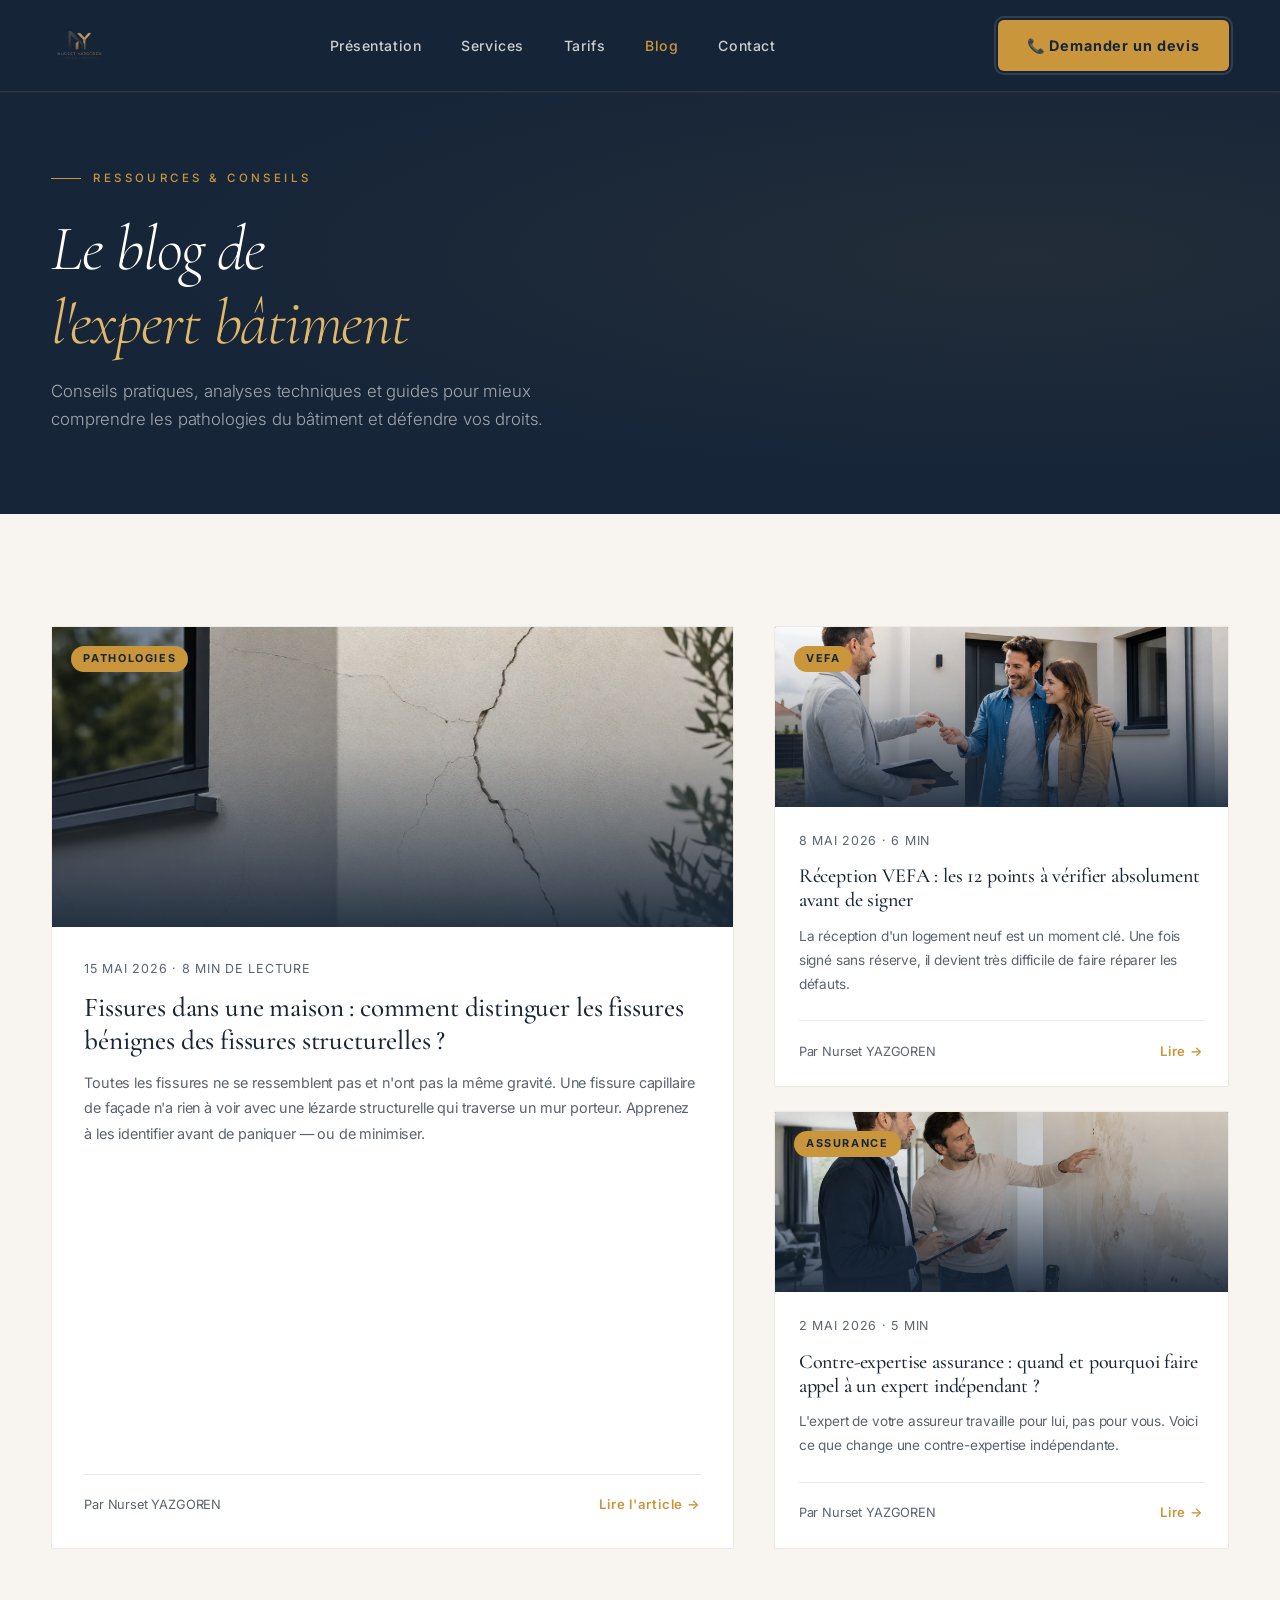
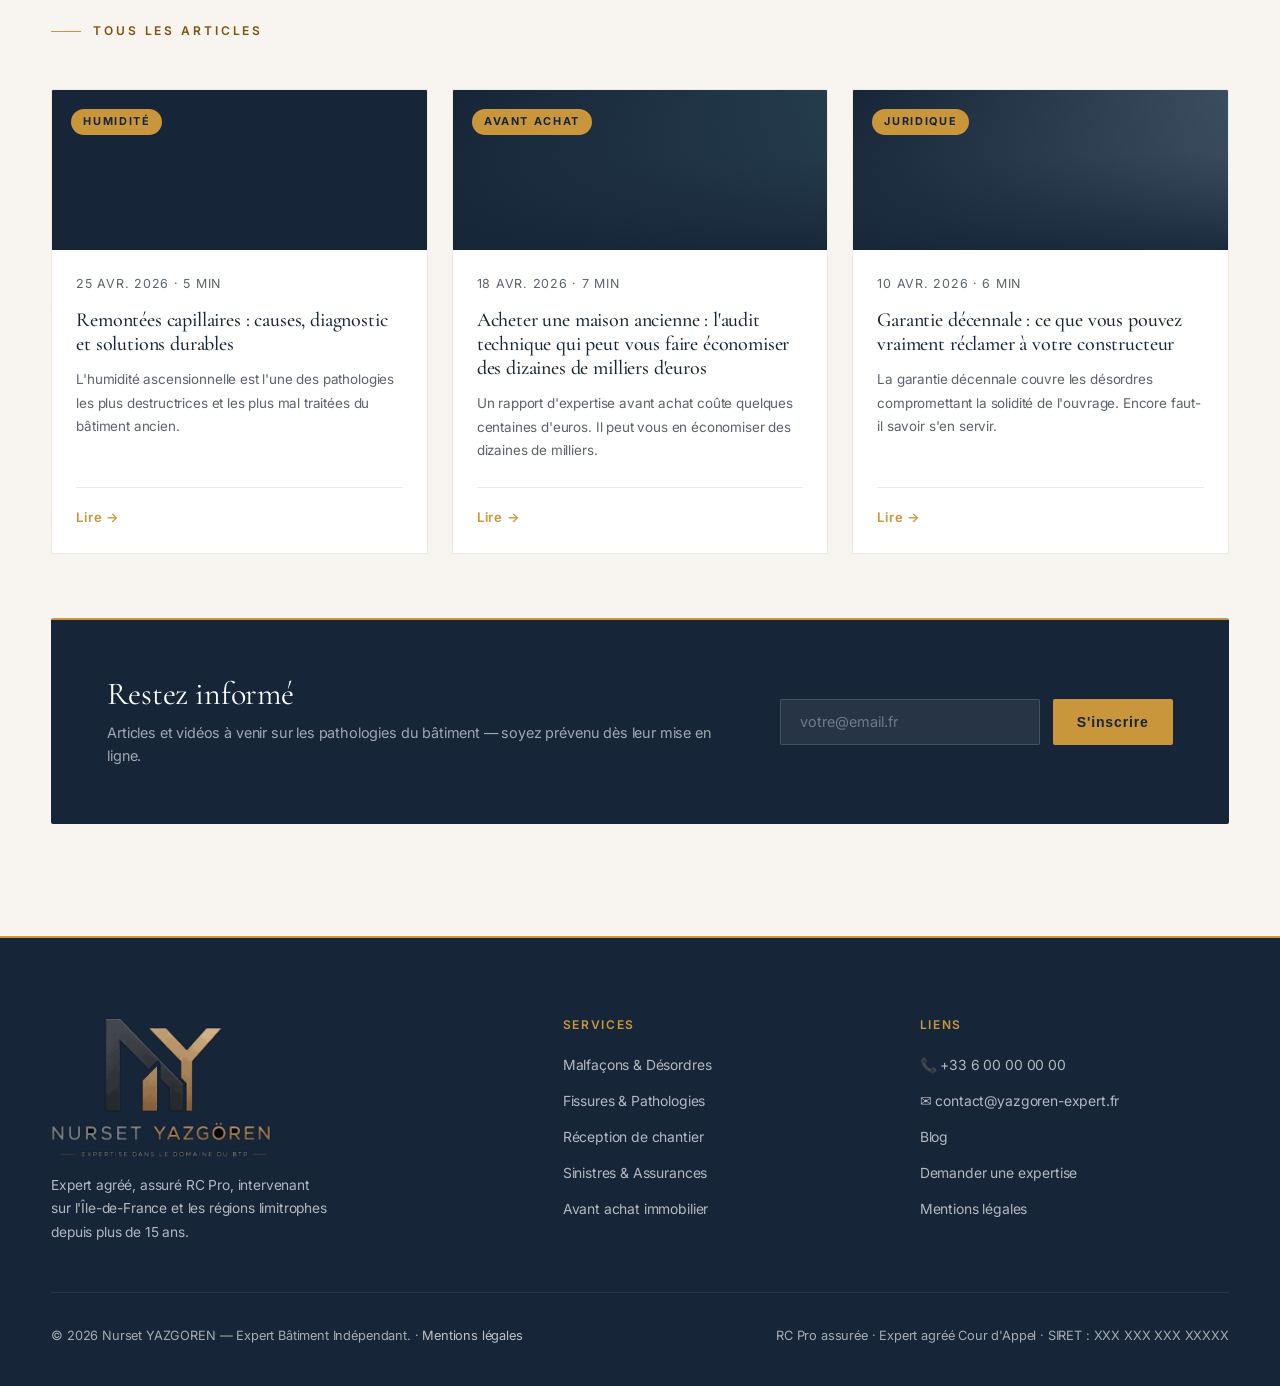
==== blog.html @ 6db31b6d "Add files via upload" ====
<!DOCTYPE html>
<html lang="fr">
<head>
  <meta charset="UTF-8"/>
    <link rel="icon" type="image/png" href="img/favicon.png">
<title>Blog Expertise Bâtiment — Conseils & Guides | Nurset YAZGOREN</title>
  <meta name="description" content="Conseils d'expert bâtiment, guides sur les fissures, malfaçons, VEFA et sinistres. Nurset YAZGOREN, expert indépendant dans l'Oise, le Val-d'Oise et la Somme.">
<meta name="author" content="Nurset YAZGOREN">
  <meta name="robots" content="index, follow">
  <meta name="geo.region" content="FR-60 FR-95 FR-80">
  <meta name="geo.placename" content="Oise, Val-d'Oise, Somme">
  <link rel="canonical" href="https://www.yazgoren-expert.fr/blog.html">
  <!-- Open Graph -->
  <meta property="og:type" content="website">
  <meta property="og:title" content="Blog — Conseils Expertise Bâtiment | Nurset YAZGOREN">
  <meta property="og:description" content="Conseils d'expert bâtiment, guides sur les fissures, malfaçons, VEFA et sinistres. Nurset YAZGOREN, expert indépendant dans l'Oise, le Val-d'Oise et la Somme.">
  <meta property="og:locale" content="fr_FR">
  <meta property="og:site_name" content="Nurset YAZGOREN — Expert Bâtiment">
  <meta property="og:url" content="https://www.yazgoren-expert.fr/blog.html">
  <!-- Twitter Card -->
  <meta name="twitter:card" content="summary">
  <meta name="twitter:title" content="Blog — Conseils Expertise Bâtiment | Nurset YAZGOREN">
  <meta name="twitter:description" content="Conseils d'expert bâtiment, guides sur les fissures, malfaçons, VEFA et sinistres. Nurset YAZGOREN, expert indépendant dans l'Oise, le Val-d'Oise et la Somme.">
  <script type="application/ld+json">
    {
      "@context": "https://schema.org",
      "@type": "Blog",
      "name": "Blog — Nurset YAZGOREN Expert Bâtiment",
      "url": "https://www.yazgoren-expert.fr/blog.html",
      "author": {"@type": "Person", "name": "Nurset YAZGOREN"},
      "description": "Conseils et guides pratiques sur l'expertise bâtiment dans l'Oise, le Val-d'Oise et la Somme."
    }
  </script>
  <meta name="viewport" content="width=device-width,initial-scale=1.0"/>
  <link rel="preconnect" href="https://fonts.googleapis.com">
  <link rel="preconnect" href="https://fonts.gstatic.com" crossorigin>
  <link rel="stylesheet" href="https://fonts.googleapis.com/css2?family=Cormorant+Garamond:ital,wght@0,300;0,400;0,500;0,600;0,700;1,300;1,400;1,500;1,600&family=Inter:wght@300;400;500;600&display=swap">
  <link rel="stylesheet" href="style.css">
    <link rel="stylesheet" href="css/blog.css">
</head>
<body>
  <a class="skip-link" href="#main-content">Passer au contenu principal</a>
  <header>
    <div class="container navbar">
      <a href="index.html" class="logo-link">
        <img src="img/log1.png" alt="Nurset YAZGÖREN — Expert Bâtiment BTP" class="logo-img-real">
      </a>
      <nav aria-label="Navigation principale"><ul class="nav-links" id="navLinks">
        <li><a href="index.html#about">Présentation</a></li>
        <li><a href="index.html#services">Services</a></li>
        <li><a href="index.html#tarifs">Tarifs</a></li>
        <li><a href="blog.html" aria-current="page" style="color:var(--gold);">Blog</a></li>
        <li><a href="contact.html">Contact</a></li>
      </ul></nav>
      <a href="contact.html" class="btn-nav desktop">📞 Demander un devis</a>
      <button type="button" class="menu-toggle" id="menuToggle" aria-controls="navLinks" aria-expanded="false" aria-label="Menu principal"><span></span><span></span><span></span></button>
    </div>
  </header>
  <main id="main-content" tabindex="-1">

  <section class="page-hero">
    <div class="container page-hero-inner fade-up visible">
      <div class="page-eyebrow"><div class="line"></div><span>Ressources & Conseils</span></div>
      <h1>Le blog de<br><em style="color:var(--gold-light);">l'expert bâtiment</em></h1>
      <p>Conseils pratiques, analyses techniques et guides pour mieux comprendre les pathologies du bâtiment et défendre vos droits.</p>
    </div>
  </section>

  <section class="blog-section">
    <div class="container">

      <!-- Article en vedette -->
      <div class="blog-featured fade-up">
        <a href="bientot-disponible.html" class="article-featured">
          <div class="article-img" style="background:linear-gradient(135deg, #162538 0%, #1a3040 100%);">
            <img class="article-img-photo" src="img/PATOLOGIE.webp" alt="fissures dans une maison" loading="lazy" decoding="async">
            <div class="article-img-overlay"></div>
            <span class="article-cat">Pathologies</span>
          </div>
          <div class="article-body">
            <div class="article-meta">15 mai 2026 · 8 min de lecture</div>
            <h2 class="article-title">Fissures dans une maison : comment distinguer les fissures bénignes des fissures structurelles ?</h2>
            <p class="article-excerpt">Toutes les fissures ne se ressemblent pas et n'ont pas la même gravité. Une fissure capillaire de façade n'a rien à voir avec une lézarde structurelle qui traverse un mur porteur. Apprenez à les identifier avant de paniquer — ou de minimiser.</p>
            <div class="article-footer">
              <span class="article-author">Par Nurset YAZGOREN</span>
              <span class="article-link">Lire l'article →</span>
            </div>
          </div>
        </a>

        <div style="display:flex; flex-direction:column; gap:1.5rem;">
          <a href="bientot-disponible.html" class="article-featured">
            <div class="article-img article-img-sm article-img-vefa">
              <img class="article-img-photo" src="img/VEFA.webp" alt="Un couple reçoit les clés de sa maison neuve" loading="lazy" decoding="async">
              <div class="article-img-overlay"></div>
              <span class="article-cat">VEFA</span>
            </div>
            <div class="article-body article-body-sm">
              <div class="article-meta">8 mai 2026 · 6 min</div>
              <h2 class="article-title article-title-sm">Réception VEFA : les 12 points à vérifier absolument avant de signer</h2>
              <p class="article-excerpt" style="font-size:.85rem;">La réception d'un logement neuf est un moment clé. Une fois signé sans réserve, il devient très difficile de faire réparer les défauts.</p>
              <div class="article-footer">
                <span class="article-author">Par Nurset YAZGOREN</span>
                <span class="article-link">Lire →</span>
              </div>
            </div>
          </a>

          <a href="bientot-disponible.html" class="article-featured">
            <div class="article-img article-img-sm" style="background:linear-gradient(135deg, #4A5E70 0%, #162538 100%);">
              <img class="article-img-photo" src="img/ASSURANCE.webp" alt="Un client discute avec son assureur" loading="lazy" decoding="async">
              <div class="article-img-overlay"></div>
              <span class="article-cat">Assurance</span>
            </div>
            <div class="article-body article-body-sm">
              <div class="article-meta">2 mai 2026 · 5 min</div>
              <h2 class="article-title article-title-sm">Contre-expertise assurance : quand et pourquoi faire appel à un expert indépendant ?</h2>
              <p class="article-excerpt" style="font-size:.85rem;">L'expert de votre assureur travaille pour lui, pas pour vous. Voici ce que change une contre-expertise indépendante.</p>
              <div class="article-footer">
                <span class="article-author">Par Nurset YAZGOREN</span>
                <span class="article-link">Lire →</span>
              </div>
            </div>
          </a>
        </div>
      </div>

      <!-- Grille articles -->
      <div class="section-label fade-up">
        <div class="line"></div>
        <span>Tous les articles</span>
      </div>

      <div class="blog-grid fade-up" style="margin-top:2rem;">
        <a href="bientot-disponible.html" class="article-card">
          <div class="article-img" style="background:linear-gradient(135deg, #162538 0%, #162538 100%);">
            <div class="article-img-overlay"></div>
            <span class="article-cat">Humidité</span>
          </div>
          <div class="article-body article-body-sm">
            <div class="article-meta">25 avr. 2026 · 5 min</div>
            <h3 class="article-title article-title-sm">Remontées capillaires : causes, diagnostic et solutions durables</h3>
            <p class="article-excerpt" style="font-size:.84rem;">L'humidité ascensionnelle est l'une des pathologies les plus destructrices et les plus mal traitées du bâtiment ancien.</p>
            <div class="article-footer">
              <span class="article-link">Lire →</span>
            </div>
          </div>
        </a>

        <a href="bientot-disponible.html" class="article-card">
          <div class="article-img" style="background:linear-gradient(135deg, #162538 0%, #2a4555 100%);">
            <div class="article-img-overlay"></div>
            <span class="article-cat">Avant achat</span>
          </div>
          <div class="article-body article-body-sm">
            <div class="article-meta">18 avr. 2026 · 7 min</div>
            <h3 class="article-title article-title-sm">Acheter une maison ancienne : l'audit technique qui peut vous faire économiser des dizaines de milliers d'euros</h3>
            <p class="article-excerpt" style="font-size:.84rem;">Un rapport d'expertise avant achat coûte quelques centaines d'euros. Il peut vous en économiser des dizaines de milliers.</p>
            <div class="article-footer">
              <span class="article-link">Lire →</span>
            </div>
          </div>
        </a>

        <a href="bientot-disponible.html" class="article-card">
          <div class="article-img" style="background:linear-gradient(135deg, #162538 0%, #4A5E70 100%);">
            <div class="article-img-overlay"></div>
            <span class="article-cat">Juridique</span>
          </div>
          <div class="article-body article-body-sm">
            <div class="article-meta">10 avr. 2026 · 6 min</div>
            <h3 class="article-title article-title-sm">Garantie décennale : ce que vous pouvez vraiment réclamer à votre constructeur</h3>
            <p class="article-excerpt" style="font-size:.84rem;">La garantie décennale couvre les désordres compromettant la solidité de l'ouvrage. Encore faut-il savoir s'en servir.</p>
            <div class="article-footer">
              <span class="article-link">Lire →</span>
            </div>
          </div>
        </a>
      </div>

      <!-- Newsletter -->
      <div class="newsletter-box fade-up">
        <div>
          <h3>Restez informé</h3>
          <p>Articles et vidéos à venir sur les pathologies du bâtiment — soyez prévenu dès leur mise en ligne.</p>
        </div>
        <form class="newsletter-form" id="newsletterForm">
          <label class="visually-hidden" for="newsletterEmail">Adresse e-mail</label>
          <input id="newsletterEmail" type="email" name="email" autocomplete="email" placeholder="votre@email.fr" required>
          <button type="submit">S'inscrire</button>
        </form>
      </div>
      <p id="newsletterFeedback" role="status" style="display:none;text-align:right;font-size:.85rem;margin-top:.6rem;"></p>

    </div>
  </section>
  </main>
  <footer>
    <div class="container">
      <div class="footer-top">
        <div class="footer-brand"><div class="footer-logo-crop"><img src="img/log1.png" alt="Nurset YAZGÖREN" class="logo-img-footer-real" loading="lazy"></div><p>Expert agréé, assuré RC Pro, intervenant sur l'Île-de-France et les régions limitrophes depuis plus de 15 ans.</p></div>
        <div class="footer-col"><h2>Services</h2><ul>
          <li><a href="index.html#services">Malfaçons & Désordres</a></li>
          <li><a href="index.html#services">Fissures & Pathologies</a></li>
          <li><a href="index.html#services">Réception de chantier</a></li>
          <li><a href="index.html#services">Sinistres & Assurances</a></li>
          <li><a href="index.html#services">Avant achat immobilier</a></li>
        </ul></div>
        <div class="footer-col"><h2>Liens</h2><ul>
          <li><a href="tel:+33600000000">📞 +33 6 00 00 00 00</a></li>
          <li><a href="mailto:contact@yazgoren-expert.fr">✉ contact@yazgoren-expert.fr</a></li>
          <li><a href="blog.html">Blog</a></li>
          <li><a href="contact.html">Demander une expertise</a></li>
          <li><a href="mentions-legales.html">Mentions légales</a></li>
        </ul></div>
      </div>
      <div class="footer-bottom">
        <p>© 2026 Nurset YAZGOREN — Expert Bâtiment Indépendant. · <a href="mentions-legales.html" style="color:rgba(255,255,255,0.72);text-decoration:none;">Mentions légales</a></p>
        <p>RC Pro assurée · Expert agréé Cour d'Appel · SIRET : XXX XXX XXX XXXXX</p>
      </div>
    </div>
  </footer>
  <script src="main.js"></script>
  <script>
    const obs=new IntersectionObserver(e=>{e.forEach(x=>{if(x.isIntersecting){x.target.classList.add('visible');obs.unobserve(x.target);}});},{threshold:.1});
    document.querySelectorAll('.fade-up').forEach(el=>obs.observe(el));
    const hdr=document.querySelector('header');
    window.addEventListener('scroll',()=>{hdr.style.background=window.scrollY>60?'rgba(22,37,56,0.99)':'rgba(22,37,56,0.97)';});

    // ─── Inscription newsletter ───
    const newsletterForm = document.getElementById('newsletterForm');
    const newsletterFeedback = document.getElementById('newsletterFeedback');

    if (newsletterForm) {
      newsletterForm.addEventListener('submit', async (e) => {
        e.preventDefault();
        const btn = newsletterForm.querySelector('button');
        const originalLabel = btn.textContent;
        btn.disabled = true;
        btn.textContent = '...';
        newsletterFeedback.style.display = 'none';

        try {
          const formData = new FormData(newsletterForm);
          const response = await fetch('newsletter.php', { method: 'POST', body: formData });
          const result = await response.json();

          if (result.success) {
            newsletterForm.reset();
            newsletterFeedback.textContent = '✅ Merci, vous serez prévenu(e) dès la mise en ligne des premiers contenus.';
            newsletterFeedback.style.color = '#1a7a3c';
          } else {
            newsletterFeedback.textContent = '❌ ' + (result.message || 'Une erreur est survenue.');
            newsletterFeedback.style.color = '#c0392b';
          }
        } catch (err) {
          newsletterFeedback.textContent = "❌ Impossible d'enregistrer votre email pour le moment.";
          newsletterFeedback.style.color = '#c0392b';
        } finally {
          newsletterFeedback.style.display = 'block';
          btn.disabled = false;
          btn.textContent = originalLabel;
        }
      });
    }
  </script>
</body>
</html>
---- style.css ----
/*
  style.css — Styles communs du site Nurset YAZGOREN Expert Bâtiment
  Utilisé par : index.html, contact.html, blog.html et mentions-legales.html.
  bientot-disponible.html conserve une feuille autonome.
*/

:root {
  --navy: #162538;
  --navy-mid: #162538;
  --navy-light: #162538;
  --gold: #C9963C;
  --gold-light: #E0B86A;
  --gold-pale: #F2EBD9;
  --stone: #F8F5F0;
  --white: #FFFFFF;
  --text: #3A3A3A;
  --text-muted: #5A6370;
  --border: #EDEAE3;
  --shadow-sm: 0 1px 3px rgba(22,37,56,0.06), 0 1px 2px rgba(22,37,56,0.04);
  --shadow-md: 0 4px 16px rgba(22,37,56,0.08), 0 2px 6px rgba(22,37,56,0.05);
  --shadow-lg: 0 20px 48px rgba(22,37,56,0.10), 0 8px 20px rgba(22,37,56,0.06);
  --shadow-gold: 0 8px 32px rgba(201,150,60,0.18);
  --radius: 2px;
  --radius-md: 4px;
  --letter-wide: 0.12em;
  --letter-wider: 0.22em;
}

*, *::before, *::after { margin: 0; padding: 0; box-sizing: border-box; }
html { scroll-behavior: smooth; }
body { font-family: 'Inter', sans-serif; background: var(--stone); color: var(--text); line-height: 1.65; overflow-x: hidden; -webkit-font-smoothing: antialiased; letter-spacing: -0.01em; }
h1,h2,h3,h4 { font-family: 'Cormorant Garamond', serif; line-height: 1.15; }
img { display: block; width: 100%; }
a { transition: color .2s ease; }

.skip-link {
  position: fixed;
  top: .75rem;
  left: .75rem;
  z-index: 2000;
  padding: .75rem 1rem;
  transform: translateY(-180%);
  background: var(--white);
  color: var(--navy);
  font-weight: 700;
}
.skip-link:focus { transform: translateY(0); }
.visually-hidden {
  position: absolute;
  width: 1px;
  height: 1px;
  padding: 0;
  margin: -1px;
  overflow: hidden;
  clip: rect(0, 0, 0, 0);
  white-space: nowrap;
  border: 0;
}
a:focus-visible, button:focus-visible, input:focus-visible, select:focus-visible, textarea:focus-visible {
  outline: 3px solid var(--gold-light);
  outline-offset: 3px;
}

.container { width: min(1180px, 92%); margin: auto; }
section { padding: 7rem 0; }

.section-label { display: inline-flex; align-items: center; gap: .75rem; margin-bottom: 1rem; }
.section-label .line { width: 30px; height: 1px; background: var(--gold); }
.section-label span { font-size: .75rem; letter-spacing: .24em; color: #80520E; text-transform: uppercase; font-weight: 600; }

.fade-up { opacity: 0; transform: translateY(28px); transition: opacity .7s ease, transform .7s ease; }
.fade-up.visible { opacity: 1; transform: translateY(0); }

/* ─── HEADER / NAV ─── */
header { position:fixed; top:0; left:0; width:100%; z-index:1000; overflow:visible; background:rgba(22,37,56,0.97); backdrop-filter:blur(16px); border-bottom:1px solid rgba(201,150,60,0.15); box-shadow:0 1px 0 rgba(255,255,255,0.04); transition:all .3s ease; }
.navbar { display:flex; justify-content:space-between; align-items:center; padding:1.1rem 0; position:relative; }
.logo-link { text-decoration:none; display:flex; align-items:center; }
.logo-svg { height:52px; width:auto; }
.logo-svg-footer { height:64px; width:auto; margin-bottom:1rem; }
.nav-links { display:flex; gap:2.5rem; list-style:none; }
.nav-links a { text-decoration:none; color:rgba(255,255,255,0.78); font-size:.88rem; font-weight:500; letter-spacing:.04em; transition:color .25s; }
.nav-links a:hover { color:var(--gold-light); }
.btn-nav { display:inline-flex; align-items:center; gap:.5rem; padding:.85rem 1.8rem; background:var(--gold); color:var(--navy); font-family:'Inter',sans-serif; font-size:.9rem; font-weight:700; border:none; border-radius:6px; cursor:pointer; text-decoration:none; letter-spacing:.06em; transition:all .25s ease; outline:2px solid rgba(255,255,255,0.12); outline-offset:2px; }
.btn-nav:hover { background:var(--gold-light); transform:translateY(-1px); box-shadow:0 6px 20px rgba(201,150,60,.35); }
.menu-toggle { display:none; background:none; border:none; cursor:pointer; flex-direction:column; gap:5px; padding:4px; z-index:1001; }
.menu-toggle span { display:block; width:26px; height:2px; background:var(--white); transition:all .3s ease; border-radius:2px; }

/* ─── FOOTER ─── */
footer { background:var(--navy); padding:5rem 0 2.5rem; border-top:2px solid var(--gold); }
.footer-top { display:grid; grid-template-columns:1.5fr 1fr 1fr; gap:3rem; margin-bottom:3rem; }
.footer-brand p { margin-top:1rem; font-size:.86rem; color:rgba(255,255,255,0.68); max-width:280px; line-height:1.7; }
.footer-col h2 { font-family:'Inter',sans-serif; font-size:.75rem; font-weight:600; color:var(--gold); text-transform:uppercase; letter-spacing:.14em; margin-bottom:1.2rem; }
.footer-col ul { list-style:none; display:flex; flex-direction:column; gap:.6rem; }
.footer-col ul a { font-size:.87rem; color:rgba(255,255,255,0.68); text-decoration:none; transition:color .2s; }
.footer-col ul a:hover { color:rgba(255,255,255,0.9); }
.footer-bottom { padding-top:2rem; border-top:1px solid rgba(255,255,255,.08); display:flex; justify-content:space-between; align-items:center; }
.footer-bottom p { font-size:.8rem; color:rgba(255,255,255,.62); }
.contact-areas .section-label span { color:var(--gold-light); }

@media(max-width:860px){ .footer-top{grid-template-columns:1fr;} .footer-bottom{flex-direction:column;gap:.5rem;text-align:center;} }
@media(max-width:900px){
  .nav-links{display:none;flex-direction:column;position:absolute;top:100%;left:0;width:100%;background:var(--navy);padding:1.5rem 2rem;gap:0;border-top:1px solid rgba(201,150,60,.2);box-shadow:0 8px 24px rgba(0,0,0,.2);z-index:999;}
  .nav-links.open{display:flex;}
  .nav-links li{border-bottom:1px solid rgba(255,255,255,.06);}
  .nav-links li:last-child{border-bottom:none;}
  .nav-links a{display:block;padding:.9rem 0;font-size:.95rem;color:rgba(255,255,255,.85);}
  .menu-toggle{display:flex !important;}
  .btn-nav.desktop{display:none !important;}
}

/* ─── PAGE HERO (structure commune ; hauteur/typo restent par page) ─── */
.page-hero-inner { position:relative; z-index:1; }
.page-eyebrow { display:inline-flex; align-items:center; gap:.75rem; margin-bottom:1.5rem; }
.page-eyebrow .line { width:30px; height:1px; background:var(--gold); }
.page-eyebrow span { font-size:.72rem; letter-spacing:.3em; color:var(--gold); text-transform:uppercase; font-weight:500; }

/* ─── LOGO ─── */
.logo-img-real { height: 56px; width: auto; display: block; object-fit: contain; }
.footer-logo-crop { width:220px; height:140px; overflow:hidden; margin-bottom:1rem; }
.logo-img-footer-real { width:283px; height:auto; display:block; object-fit:contain; margin-left:-33px; margin-top:-66px; }

@media(max-width:640px){
  .logo-img-real { height:48px; }
  .footer-logo-crop { width:190px; height:121px; }
  .logo-img-footer-real { width:245px; margin-left:-29px; margin-top:-57px; }
}

@media (prefers-reduced-motion: reduce) {
  html { scroll-behavior: auto; }
  *, *::before, *::after { animation-duration: .01ms !important; animation-iteration-count: 1 !important; transition-duration: .01ms !important; }
  .fade-up { opacity: 1; transform: none; }
}
---- css/blog.css ----
.blog-section { background:var(--stone); }

    .blog-featured { display:grid; grid-template-columns:1.5fr 1fr; gap:2.5rem; margin-bottom:4rem; }

    .article-featured { background:var(--white); border-radius:2px; overflow:hidden; border:1px solid var(--border); transition:box-shadow .3s; text-decoration:none; color:inherit; display:flex; flex-direction:column; }
    .article-featured:hover { box-shadow:var(--shadow-lg); }

    .article-img { height:300px; background:var(--navy); position:relative; overflow:hidden; }
    .article-img-sm { height:180px; }
    .article-img-photo { position:absolute; inset:0; width:100%; height:100%; object-fit:cover; object-position:center 56%; }
    .article-img-overlay {
      position:absolute; inset:0;
      z-index:1;
      background:linear-gradient(to top, rgba(22,37,56,0.9) 0%, rgba(22,37,56,0.2) 60%, transparent 100%);
    }

    .article-cat {
      position:absolute; top:1.2rem; left:1.2rem; z-index:2;
      background:var(--gold); color:var(--navy);
      font-size:.68rem; font-weight:700; letter-spacing:.15em;
      text-transform:uppercase; padding:4px 12px; border-radius:20px;
    }

    .article-body { padding:2rem; flex:1; display:flex; flex-direction:column; }
    .article-body-sm { padding:1.5rem; }

    .article-meta { font-size:.78rem; color:var(--text-muted); letter-spacing:.06em; margin-bottom:.8rem; text-transform:uppercase; }

    .article-title { font-family:'Cormorant Garamond',serif; font-size:1.7rem; color:var(--navy); font-weight:500; line-height:1.2; margin-bottom:.8rem; }
    .article-title-sm { font-size:1.25rem; }

    .article-excerpt { font-size:.9rem; color:var(--text-muted); line-height:1.75; flex:1; }

    .article-footer { display:flex; justify-content:space-between; align-items:center; margin-top:1.5rem; padding-top:1.2rem; border-top:1px solid var(--border); }
    .article-author { font-size:.8rem; color:var(--text-muted); }
    .article-link { font-size:.82rem; color:var(--gold); font-weight:600; letter-spacing:.06em; }

    .blog-grid { display:grid; grid-template-columns:repeat(3,1fr); gap:1.5rem; }

    .article-card { background:var(--white); border-radius:2px; overflow:hidden; border:1px solid var(--border); transition:box-shadow .3s, transform .3s; text-decoration:none; color:inherit; display:flex; flex-direction:column; }
    .article-card:hover { box-shadow:var(--shadow-md); transform:translateY(-3px); }

    .article-card .article-img { height:160px; }

    .newsletter-box {
      margin-top:4rem; padding:3.5rem;
      background:var(--navy); border-radius:2px;
      display:flex; justify-content:space-between; align-items:center; gap:3rem;
      border-top:2px solid var(--gold);
    }
    .newsletter-box h3 { font-family:'Cormorant Garamond',serif; font-size:2rem; color:var(--white); font-weight:400; }
    .newsletter-box p { color:rgba(255,255,255,.6); font-size:.9rem; margin-top:.5rem; }
    .newsletter-form { display:flex; gap:.8rem; flex-shrink:0; }
    .newsletter-form input { padding:.85rem 1.2rem; border:1px solid rgba(255,255,255,.15); border-radius:2px; background:rgba(255,255,255,.07); color:var(--white); font-family:'Inter',sans-serif; font-size:.9rem; width:260px; outline:none; transition:border-color .25s; }
    .newsletter-form input:focus { border-color:var(--gold); }
    .newsletter-form input::placeholder { color:rgba(255,255,255,.35); }
    .newsletter-form button { padding:.85rem 1.5rem; background:var(--gold); color:var(--navy); border:none; border-radius:2px; font-weight:600; font-size:.88rem; cursor:pointer; letter-spacing:.06em; transition:all .25s; white-space:nowrap; }
    .newsletter-form button:hover { background:var(--gold-light); }
    .newsletter-form button:disabled { opacity:.7; cursor:not-allowed; }

    .page-hero { padding:10rem 0 5rem; background:var(--navy); position:relative; overflow:hidden; }
    .page-hero::before { content:''; position:absolute; inset:0; background:radial-gradient(ellipse at 80% 50%, rgba(201,150,60,0.07) 0%, transparent 60%); }
    .page-hero h1 { font-size:clamp(2.8rem,5vw,5rem); color:var(--white); font-weight:300; font-style:italic; letter-spacing:-.02em; }
    .page-hero p { color:rgba(255,255,255,0.6); font-size:1.05rem; max-width:500px; margin-top:1.2rem; font-weight:300; }

    @media(max-width:1024px){ .blog-grid{grid-template-columns:repeat(2,1fr);} }
    @media(max-width:860px){ .blog-featured{grid-template-columns:1fr;} .newsletter-box{flex-direction:column; align-items:flex-start;} .newsletter-form{flex-direction:column; width:100%;} .newsletter-form input{width:100%;} }
    @media(max-width:640px){ .blog-grid{grid-template-columns:1fr;} }
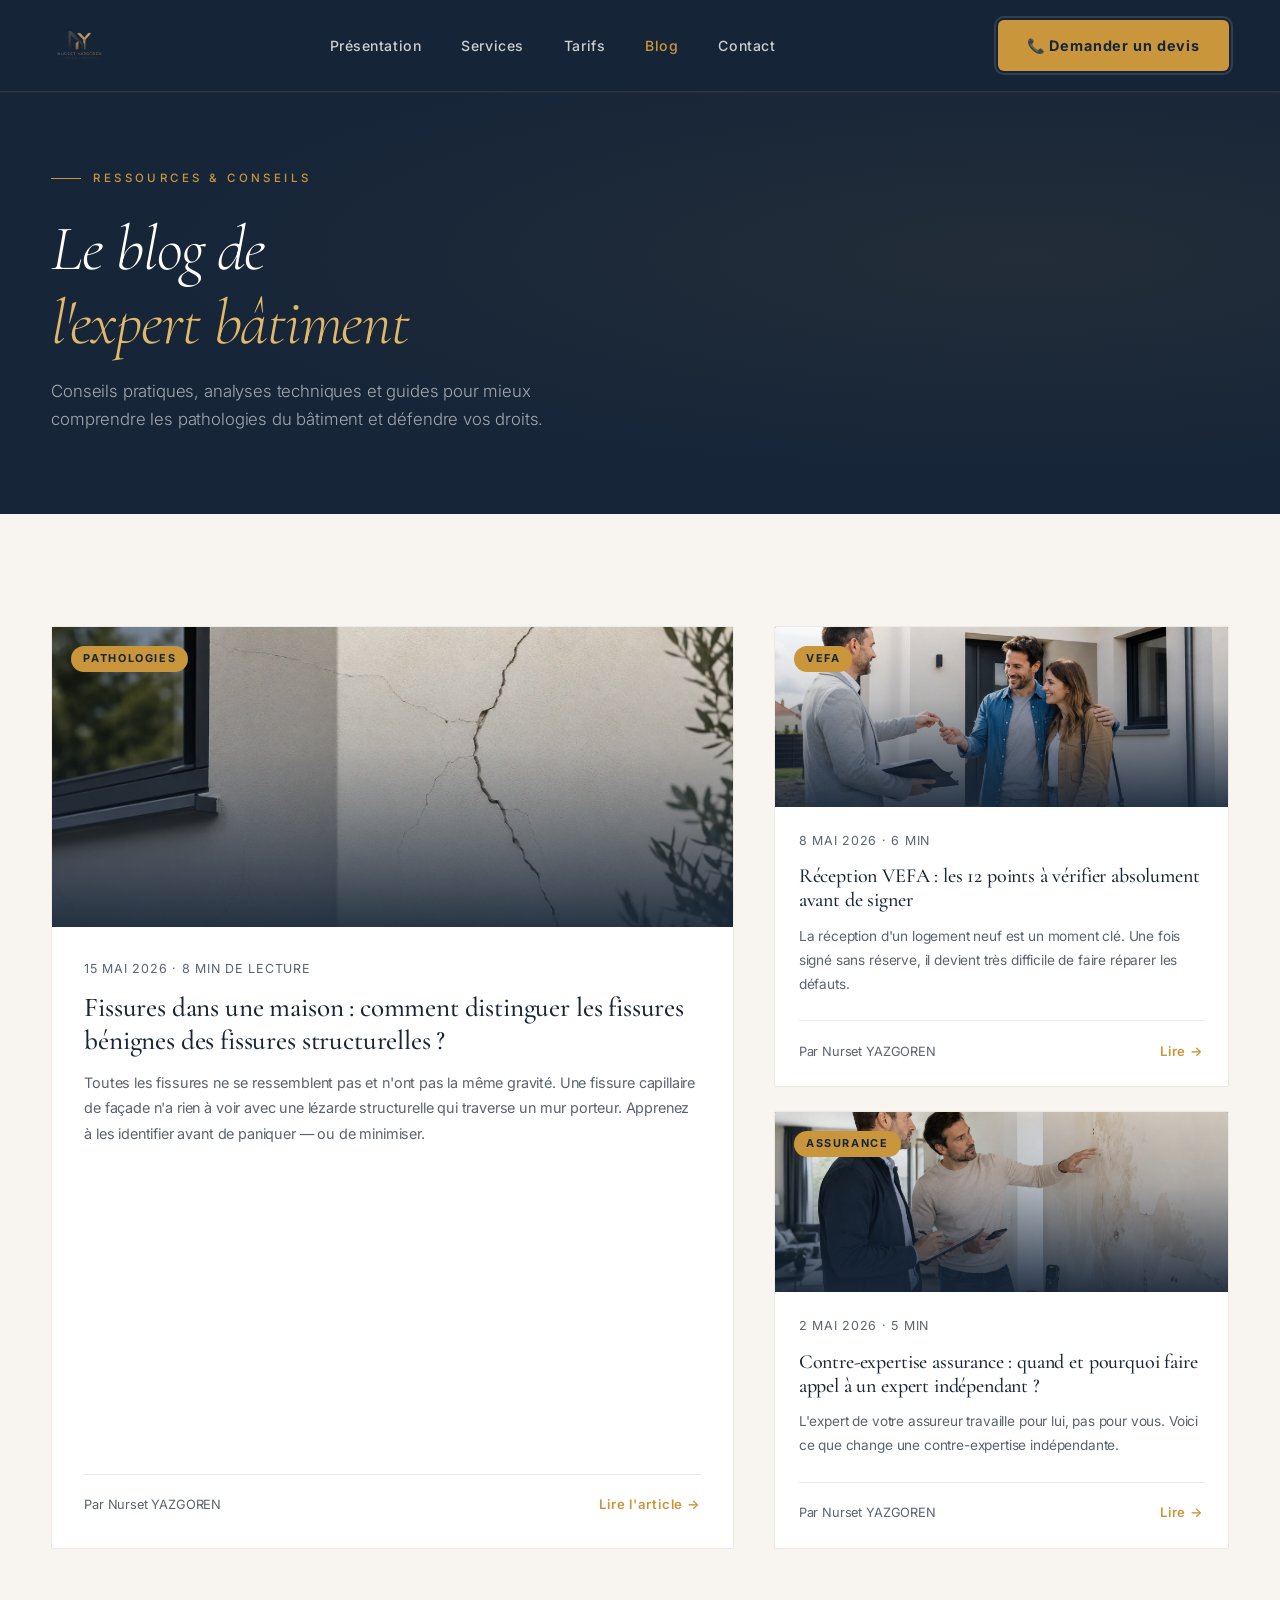
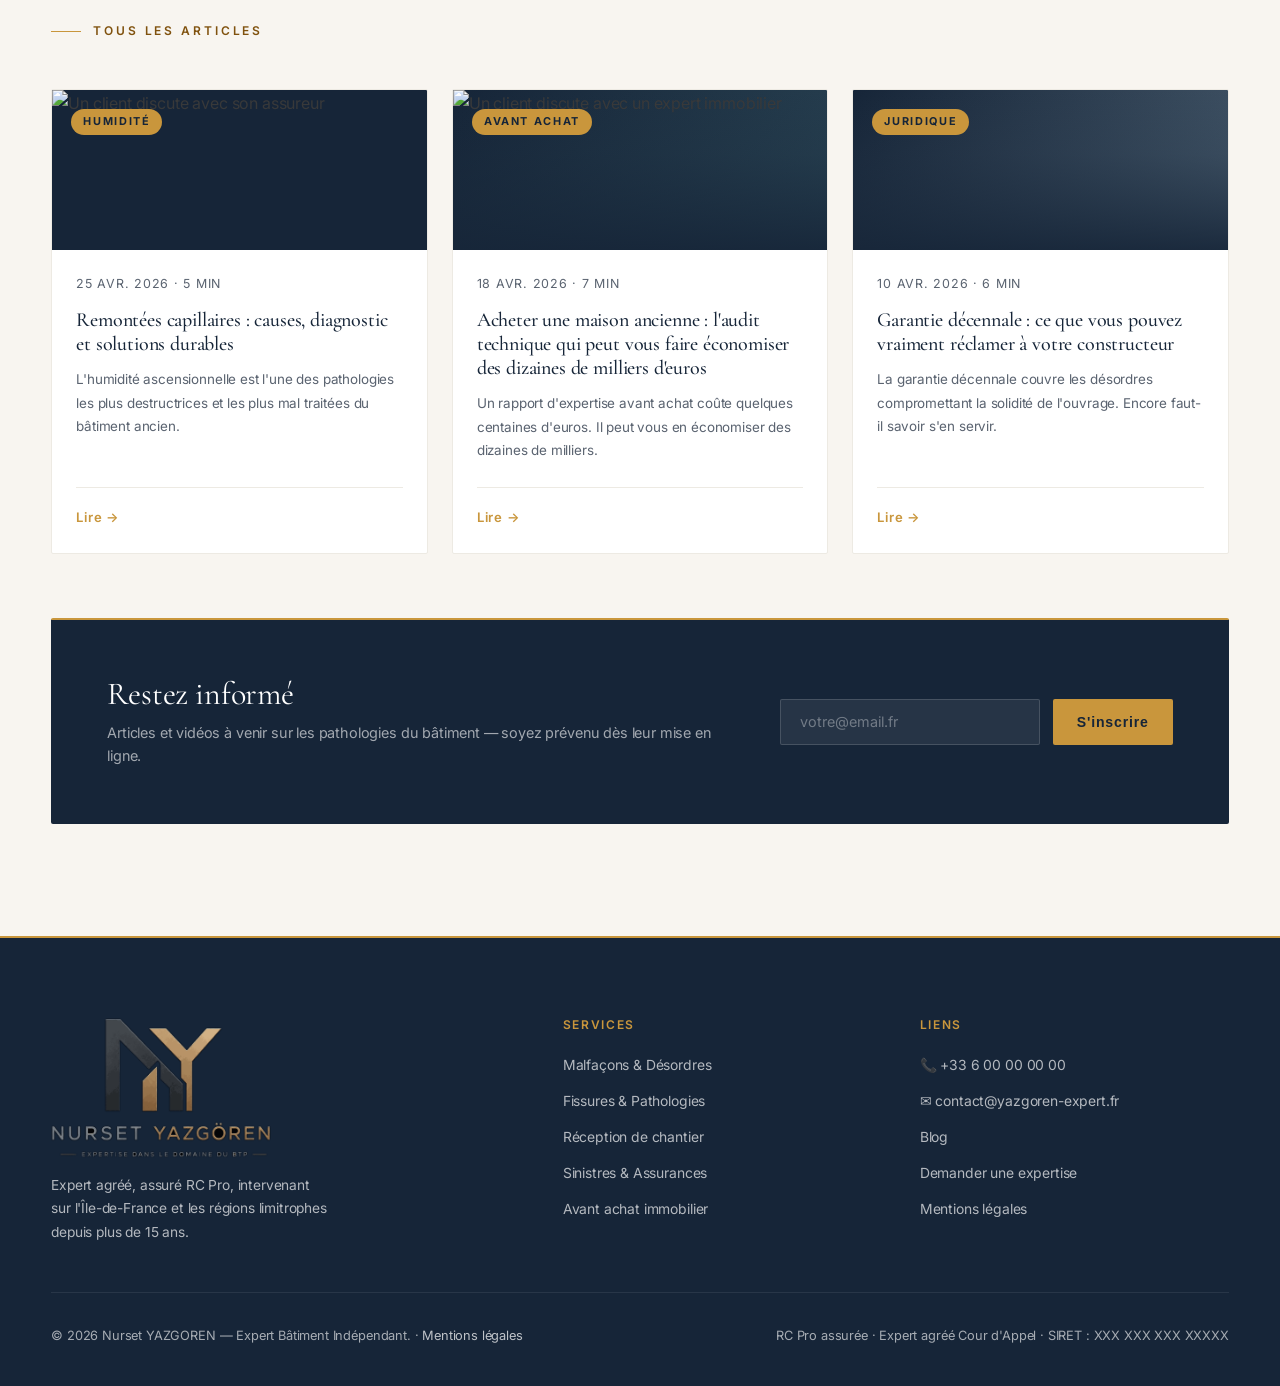
==== commit 28d6d228: "Add files via upload" ====
--- a/blog.html
+++ b/blog.html
@@ -134,6 +134,7 @@
       <div class="blog-grid fade-up" style="margin-top:2rem;">
         <a href="bientot-disponible.html" class="article-card">
           <div class="article-img" style="background:linear-gradient(135deg, #162538 0%, #162538 100%);">
+            <img class="article-img-photo" src="img/HUMIDITE.webp" alt="Un client discute avec son assureur" loading="lazy" decoding="async">
             <div class="article-img-overlay"></div>
             <span class="article-cat">Humidité</span>
           </div>
@@ -149,6 +150,7 @@
 
         <a href="bientot-disponible.html" class="article-card">
           <div class="article-img" style="background:linear-gradient(135deg, #162538 0%, #2a4555 100%);">
+            <img class="article-img-photo" src="img/HUMIDITE.webp" alt="Un client discute avec un expert immobilier" loading="lazy" decoding="async">
             <div class="article-img-overlay"></div>
             <span class="article-cat">Avant achat</span>
           </div>
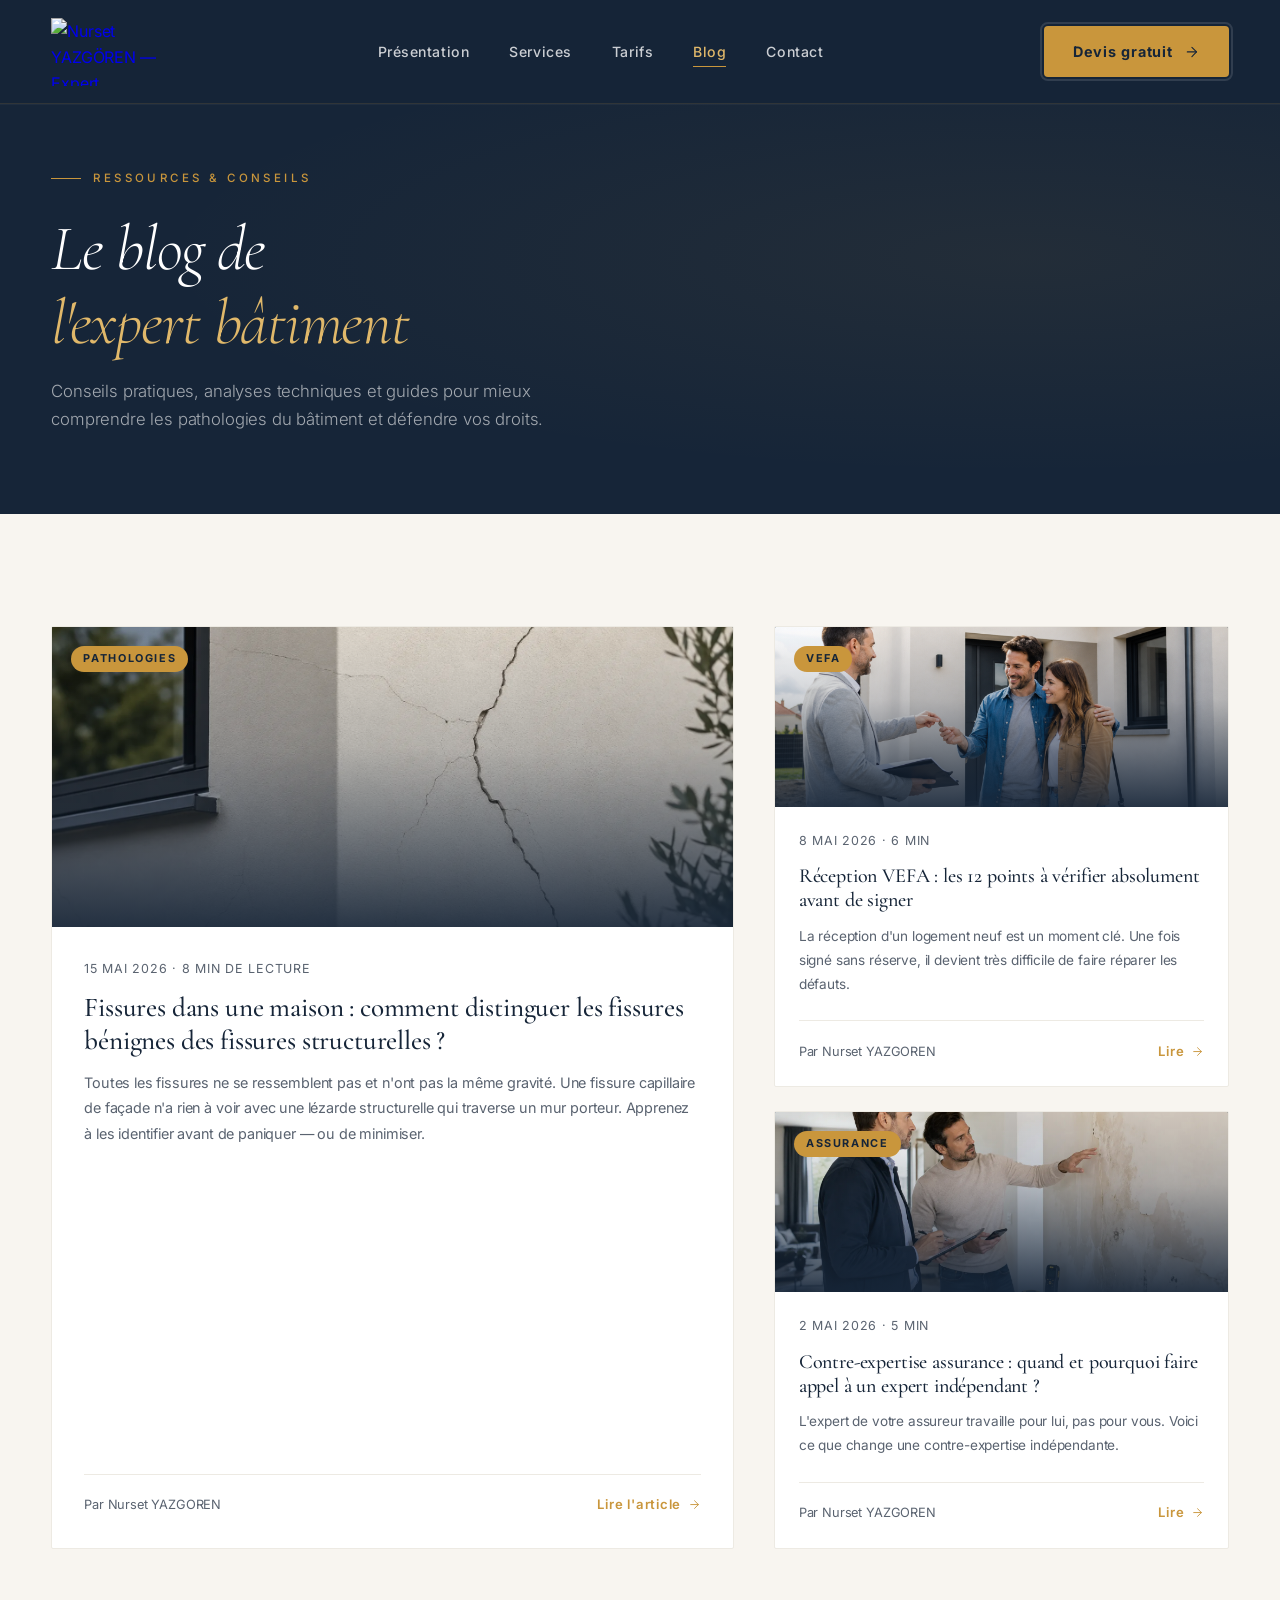
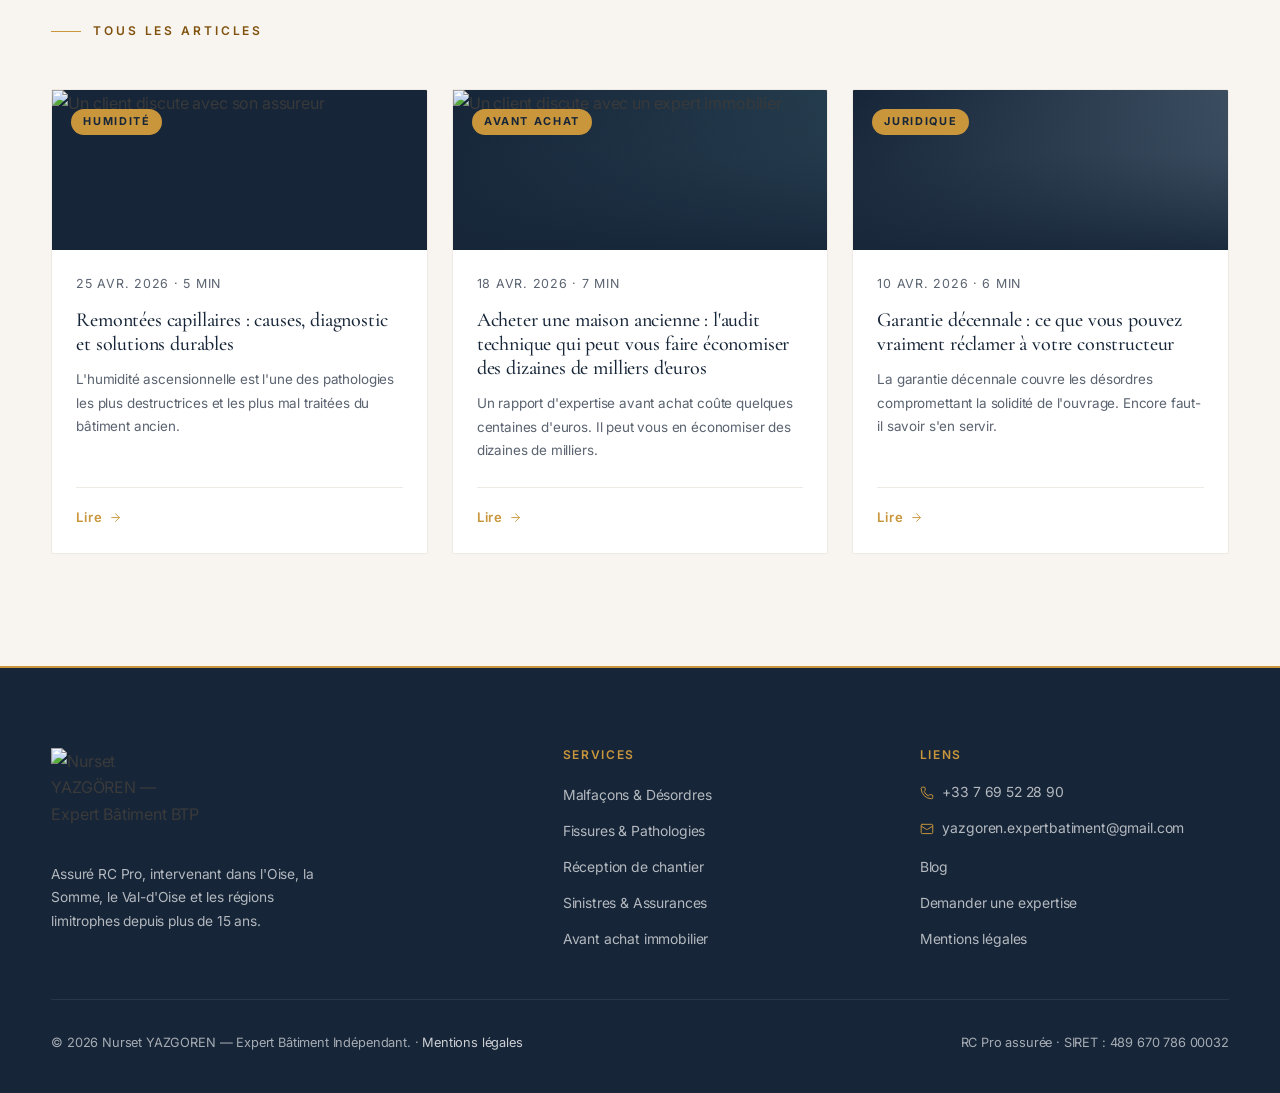
==== commit 8ff8e14e: "Add files via upload" ====
--- a/blog.html
+++ b/blog.html
@@ -1,270 +1,230 @@
-<!DOCTYPE html>
-<html lang="fr">
-<head>
-  <meta charset="UTF-8"/>
-    <link rel="icon" type="image/png" href="img/favicon.png">
-<title>Blog Expertise Bâtiment — Conseils & Guides | Nurset YAZGOREN</title>
-  <meta name="description" content="Conseils d'expert bâtiment, guides sur les fissures, malfaçons, VEFA et sinistres. Nurset YAZGOREN, expert indépendant dans l'Oise, le Val-d'Oise et la Somme.">
-<meta name="author" content="Nurset YAZGOREN">
-  <meta name="robots" content="index, follow">
-  <meta name="geo.region" content="FR-60 FR-95 FR-80">
-  <meta name="geo.placename" content="Oise, Val-d'Oise, Somme">
-  <link rel="canonical" href="https://www.yazgoren-expert.fr/blog.html">
-  <!-- Open Graph -->
-  <meta property="og:type" content="website">
-  <meta property="og:title" content="Blog — Conseils Expertise Bâtiment | Nurset YAZGOREN">
-  <meta property="og:description" content="Conseils d'expert bâtiment, guides sur les fissures, malfaçons, VEFA et sinistres. Nurset YAZGOREN, expert indépendant dans l'Oise, le Val-d'Oise et la Somme.">
-  <meta property="og:locale" content="fr_FR">
-  <meta property="og:site_name" content="Nurset YAZGOREN — Expert Bâtiment">
-  <meta property="og:url" content="https://www.yazgoren-expert.fr/blog.html">
-  <!-- Twitter Card -->
-  <meta name="twitter:card" content="summary">
-  <meta name="twitter:title" content="Blog — Conseils Expertise Bâtiment | Nurset YAZGOREN">
-  <meta name="twitter:description" content="Conseils d'expert bâtiment, guides sur les fissures, malfaçons, VEFA et sinistres. Nurset YAZGOREN, expert indépendant dans l'Oise, le Val-d'Oise et la Somme.">
-  <script type="application/ld+json">
-    {
-      "@context": "https://schema.org",
-      "@type": "Blog",
-      "name": "Blog — Nurset YAZGOREN Expert Bâtiment",
-      "url": "https://www.yazgoren-expert.fr/blog.html",
-      "author": {"@type": "Person", "name": "Nurset YAZGOREN"},
-      "description": "Conseils et guides pratiques sur l'expertise bâtiment dans l'Oise, le Val-d'Oise et la Somme."
-    }
-  </script>
-  <meta name="viewport" content="width=device-width,initial-scale=1.0"/>
-  <link rel="preconnect" href="https://fonts.googleapis.com">
-  <link rel="preconnect" href="https://fonts.gstatic.com" crossorigin>
-  <link rel="stylesheet" href="https://fonts.googleapis.com/css2?family=Cormorant+Garamond:ital,wght@0,300;0,400;0,500;0,600;0,700;1,300;1,400;1,500;1,600&family=Inter:wght@300;400;500;600&display=swap">
-  <link rel="stylesheet" href="style.css">
-    <link rel="stylesheet" href="css/blog.css">
-</head>
-<body>
-  <a class="skip-link" href="#main-content">Passer au contenu principal</a>
-  <header>
-    <div class="container navbar">
-      <a href="index.html" class="logo-link">
-        <img src="img/log1.png" alt="Nurset YAZGÖREN — Expert Bâtiment BTP" class="logo-img-real">
-      </a>
-      <nav aria-label="Navigation principale"><ul class="nav-links" id="navLinks">
-        <li><a href="index.html#about">Présentation</a></li>
-        <li><a href="index.html#services">Services</a></li>
-        <li><a href="index.html#tarifs">Tarifs</a></li>
-        <li><a href="blog.html" aria-current="page" style="color:var(--gold);">Blog</a></li>
-        <li><a href="contact.html">Contact</a></li>
-      </ul></nav>
-      <a href="contact.html" class="btn-nav desktop">📞 Demander un devis</a>
-      <button type="button" class="menu-toggle" id="menuToggle" aria-controls="navLinks" aria-expanded="false" aria-label="Menu principal"><span></span><span></span><span></span></button>
-    </div>
-  </header>
-  <main id="main-content" tabindex="-1">
-
-  <section class="page-hero">
-    <div class="container page-hero-inner fade-up visible">
-      <div class="page-eyebrow"><div class="line"></div><span>Ressources & Conseils</span></div>
-      <h1>Le blog de<br><em style="color:var(--gold-light);">l'expert bâtiment</em></h1>
-      <p>Conseils pratiques, analyses techniques et guides pour mieux comprendre les pathologies du bâtiment et défendre vos droits.</p>
-    </div>
-  </section>
-
-  <section class="blog-section">
-    <div class="container">
-
-      <!-- Article en vedette -->
-      <div class="blog-featured fade-up">
-        <a href="bientot-disponible.html" class="article-featured">
-          <div class="article-img" style="background:linear-gradient(135deg, #162538 0%, #1a3040 100%);">
-            <img class="article-img-photo" src="img/PATOLOGIE.webp" alt="fissures dans une maison" loading="lazy" decoding="async">
-            <div class="article-img-overlay"></div>
-            <span class="article-cat">Pathologies</span>
-          </div>
-          <div class="article-body">
-            <div class="article-meta">15 mai 2026 · 8 min de lecture</div>
-            <h2 class="article-title">Fissures dans une maison : comment distinguer les fissures bénignes des fissures structurelles ?</h2>
-            <p class="article-excerpt">Toutes les fissures ne se ressemblent pas et n'ont pas la même gravité. Une fissure capillaire de façade n'a rien à voir avec une lézarde structurelle qui traverse un mur porteur. Apprenez à les identifier avant de paniquer — ou de minimiser.</p>
-            <div class="article-footer">
-              <span class="article-author">Par Nurset YAZGOREN</span>
-              <span class="article-link">Lire l'article →</span>
-            </div>
-          </div>
-        </a>
-
-        <div style="display:flex; flex-direction:column; gap:1.5rem;">
-          <a href="bientot-disponible.html" class="article-featured">
-            <div class="article-img article-img-sm article-img-vefa">
-              <img class="article-img-photo" src="img/VEFA.webp" alt="Un couple reçoit les clés de sa maison neuve" loading="lazy" decoding="async">
-              <div class="article-img-overlay"></div>
-              <span class="article-cat">VEFA</span>
-            </div>
-            <div class="article-body article-body-sm">
-              <div class="article-meta">8 mai 2026 · 6 min</div>
-              <h2 class="article-title article-title-sm">Réception VEFA : les 12 points à vérifier absolument avant de signer</h2>
-              <p class="article-excerpt" style="font-size:.85rem;">La réception d'un logement neuf est un moment clé. Une fois signé sans réserve, il devient très difficile de faire réparer les défauts.</p>
-              <div class="article-footer">
-                <span class="article-author">Par Nurset YAZGOREN</span>
-                <span class="article-link">Lire →</span>
-              </div>
-            </div>
-          </a>
-
-          <a href="bientot-disponible.html" class="article-featured">
-            <div class="article-img article-img-sm" style="background:linear-gradient(135deg, #4A5E70 0%, #162538 100%);">
-              <img class="article-img-photo" src="img/ASSURANCE.webp" alt="Un client discute avec son assureur" loading="lazy" decoding="async">
-              <div class="article-img-overlay"></div>
-              <span class="article-cat">Assurance</span>
-            </div>
-            <div class="article-body article-body-sm">
-              <div class="article-meta">2 mai 2026 · 5 min</div>
-              <h2 class="article-title article-title-sm">Contre-expertise assurance : quand et pourquoi faire appel à un expert indépendant ?</h2>
-              <p class="article-excerpt" style="font-size:.85rem;">L'expert de votre assureur travaille pour lui, pas pour vous. Voici ce que change une contre-expertise indépendante.</p>
-              <div class="article-footer">
-                <span class="article-author">Par Nurset YAZGOREN</span>
-                <span class="article-link">Lire →</span>
-              </div>
-            </div>
-          </a>
-        </div>
-      </div>
-
-      <!-- Grille articles -->
-      <div class="section-label fade-up">
-        <div class="line"></div>
-        <span>Tous les articles</span>
-      </div>
-
-      <div class="blog-grid fade-up" style="margin-top:2rem;">
-        <a href="bientot-disponible.html" class="article-card">
-          <div class="article-img" style="background:linear-gradient(135deg, #162538 0%, #162538 100%);">
-            <img class="article-img-photo" src="img/HUMIDITE.webp" alt="Un client discute avec son assureur" loading="lazy" decoding="async">
-            <div class="article-img-overlay"></div>
-            <span class="article-cat">Humidité</span>
-          </div>
-          <div class="article-body article-body-sm">
-            <div class="article-meta">25 avr. 2026 · 5 min</div>
-            <h3 class="article-title article-title-sm">Remontées capillaires : causes, diagnostic et solutions durables</h3>
-            <p class="article-excerpt" style="font-size:.84rem;">L'humidité ascensionnelle est l'une des pathologies les plus destructrices et les plus mal traitées du bâtiment ancien.</p>
-            <div class="article-footer">
-              <span class="article-link">Lire →</span>
-            </div>
-          </div>
-        </a>
-
-        <a href="bientot-disponible.html" class="article-card">
-          <div class="article-img" style="background:linear-gradient(135deg, #162538 0%, #2a4555 100%);">
-            <img class="article-img-photo" src="img/HUMIDITE.webp" alt="Un client discute avec un expert immobilier" loading="lazy" decoding="async">
-            <div class="article-img-overlay"></div>
-            <span class="article-cat">Avant achat</span>
-          </div>
-          <div class="article-body article-body-sm">
-            <div class="article-meta">18 avr. 2026 · 7 min</div>
-            <h3 class="article-title article-title-sm">Acheter une maison ancienne : l'audit technique qui peut vous faire économiser des dizaines de milliers d'euros</h3>
-            <p class="article-excerpt" style="font-size:.84rem;">Un rapport d'expertise avant achat coûte quelques centaines d'euros. Il peut vous en économiser des dizaines de milliers.</p>
-            <div class="article-footer">
-              <span class="article-link">Lire →</span>
-            </div>
-          </div>
-        </a>
-
-        <a href="bientot-disponible.html" class="article-card">
-          <div class="article-img" style="background:linear-gradient(135deg, #162538 0%, #4A5E70 100%);">
-            <div class="article-img-overlay"></div>
-            <span class="article-cat">Juridique</span>
-          </div>
-          <div class="article-body article-body-sm">
-            <div class="article-meta">10 avr. 2026 · 6 min</div>
-            <h3 class="article-title article-title-sm">Garantie décennale : ce que vous pouvez vraiment réclamer à votre constructeur</h3>
-            <p class="article-excerpt" style="font-size:.84rem;">La garantie décennale couvre les désordres compromettant la solidité de l'ouvrage. Encore faut-il savoir s'en servir.</p>
-            <div class="article-footer">
-              <span class="article-link">Lire →</span>
-            </div>
-          </div>
-        </a>
-      </div>
-
-      <!-- Newsletter -->
-      <div class="newsletter-box fade-up">
-        <div>
-          <h3>Restez informé</h3>
-          <p>Articles et vidéos à venir sur les pathologies du bâtiment — soyez prévenu dès leur mise en ligne.</p>
-        </div>
-        <form class="newsletter-form" id="newsletterForm">
-          <label class="visually-hidden" for="newsletterEmail">Adresse e-mail</label>
-          <input id="newsletterEmail" type="email" name="email" autocomplete="email" placeholder="votre@email.fr" required>
-          <button type="submit">S'inscrire</button>
-        </form>
-      </div>
-      <p id="newsletterFeedback" role="status" style="display:none;text-align:right;font-size:.85rem;margin-top:.6rem;"></p>
-
-    </div>
-  </section>
-  </main>
-  <footer>
-    <div class="container">
-      <div class="footer-top">
-        <div class="footer-brand"><div class="footer-logo-crop"><img src="img/log1.png" alt="Nurset YAZGÖREN" class="logo-img-footer-real" loading="lazy"></div><p>Expert agréé, assuré RC Pro, intervenant sur l'Île-de-France et les régions limitrophes depuis plus de 15 ans.</p></div>
-        <div class="footer-col"><h2>Services</h2><ul>
-          <li><a href="index.html#services">Malfaçons & Désordres</a></li>
-          <li><a href="index.html#services">Fissures & Pathologies</a></li>
-          <li><a href="index.html#services">Réception de chantier</a></li>
-          <li><a href="index.html#services">Sinistres & Assurances</a></li>
-          <li><a href="index.html#services">Avant achat immobilier</a></li>
-        </ul></div>
-        <div class="footer-col"><h2>Liens</h2><ul>
-          <li><a href="tel:+33600000000">📞 +33 6 00 00 00 00</a></li>
-          <li><a href="mailto:contact@yazgoren-expert.fr">✉ contact@yazgoren-expert.fr</a></li>
-          <li><a href="blog.html">Blog</a></li>
-          <li><a href="contact.html">Demander une expertise</a></li>
-          <li><a href="mentions-legales.html">Mentions légales</a></li>
-        </ul></div>
-      </div>
-      <div class="footer-bottom">
-        <p>© 2026 Nurset YAZGOREN — Expert Bâtiment Indépendant. · <a href="mentions-legales.html" style="color:rgba(255,255,255,0.72);text-decoration:none;">Mentions légales</a></p>
-        <p>RC Pro assurée · Expert agréé Cour d'Appel · SIRET : XXX XXX XXX XXXXX</p>
-      </div>
-    </div>
-  </footer>
-  <script src="main.js"></script>
-  <script>
-    const obs=new IntersectionObserver(e=>{e.forEach(x=>{if(x.isIntersecting){x.target.classList.add('visible');obs.unobserve(x.target);}});},{threshold:.1});
-    document.querySelectorAll('.fade-up').forEach(el=>obs.observe(el));
-    const hdr=document.querySelector('header');
-    window.addEventListener('scroll',()=>{hdr.style.background=window.scrollY>60?'rgba(22,37,56,0.99)':'rgba(22,37,56,0.97)';});
-
-    // ─── Inscription newsletter ───
-    const newsletterForm = document.getElementById('newsletterForm');
-    const newsletterFeedback = document.getElementById('newsletterFeedback');
-
-    if (newsletterForm) {
-      newsletterForm.addEventListener('submit', async (e) => {
-        e.preventDefault();
-        const btn = newsletterForm.querySelector('button');
-        const originalLabel = btn.textContent;
-        btn.disabled = true;
-        btn.textContent = '...';
-        newsletterFeedback.style.display = 'none';
-
-        try {
-          const formData = new FormData(newsletterForm);
-          const response = await fetch('newsletter.php', { method: 'POST', body: formData });
-          const result = await response.json();
-
-          if (result.success) {
-            newsletterForm.reset();
-            newsletterFeedback.textContent = '✅ Merci, vous serez prévenu(e) dès la mise en ligne des premiers contenus.';
-            newsletterFeedback.style.color = '#1a7a3c';
-          } else {
-            newsletterFeedback.textContent = '❌ ' + (result.message || 'Une erreur est survenue.');
-            newsletterFeedback.style.color = '#c0392b';
-          }
-        } catch (err) {
-          newsletterFeedback.textContent = "❌ Impossible d'enregistrer votre email pour le moment.";
-          newsletterFeedback.style.color = '#c0392b';
-        } finally {
-          newsletterFeedback.style.display = 'block';
-          btn.disabled = false;
-          btn.textContent = originalLabel;
-        }
-      });
-    }
-  </script>
-</body>
-</html>
+<!DOCTYPE html>
+<html lang="fr" class="no-js">
+<head>
+  <meta charset="UTF-8"/>
+  <script>document.documentElement.classList.remove("no-js");</script>
+    <link rel="icon" type="image/png" href="img/favicon.png">
+<title>Blog Expertise Bâtiment — Conseils & Guides | Nurset YAZGOREN</title>
+  <meta name="description" content="Conseils d'expert bâtiment, guides sur les fissures, malfaçons, VEFA et sinistres. Nurset YAZGOREN, expert indépendant dans l'Oise, le Val-d'Oise et la Somme.">
+<meta name="author" content="Nurset YAZGOREN">
+  <meta name="robots" content="index, follow">
+  <link rel="canonical" href="https://www.yazgoren-expert.fr/blog.html">
+  <!-- Open Graph -->
+  <meta property="og:type" content="website">
+  <meta property="og:title" content="Blog — Conseils Expertise Bâtiment | Nurset YAZGOREN">
+  <meta property="og:description" content="Conseils d'expert bâtiment, guides sur les fissures, malfaçons, VEFA et sinistres. Nurset YAZGOREN, expert indépendant dans l'Oise, le Val-d'Oise et la Somme.">
+  <meta property="og:locale" content="fr_FR">
+  <meta property="og:site_name" content="Nurset YAZGOREN — Expert Bâtiment">
+  <meta property="og:url" content="https://www.yazgoren-expert.fr/blog.html">
+  <!-- Twitter Card -->
+  <meta name="twitter:card" content="summary">
+  <meta name="twitter:title" content="Blog — Conseils Expertise Bâtiment | Nurset YAZGOREN">
+  <meta name="twitter:description" content="Conseils d'expert bâtiment, guides sur les fissures, malfaçons, VEFA et sinistres. Nurset YAZGOREN, expert indépendant dans l'Oise, le Val-d'Oise et la Somme.">
+  <script type="application/ld+json">
+    {
+      "@context": "https://schema.org",
+      "@type": "Blog",
+      "name": "Blog — Nurset YAZGOREN Expert Bâtiment",
+      "url": "https://www.yazgoren-expert.fr/blog.html",
+      "author": {"@type": "Person", "name": "Nurset YAZGOREN"},
+      "description": "Conseils et guides pratiques sur l'expertise bâtiment dans l'Oise, le Val-d'Oise et la Somme."
+    }
+  </script>
+  <meta name="viewport" content="width=device-width,initial-scale=1.0"/>
+  <link rel="preconnect" href="https://fonts.googleapis.com">
+  <link rel="preconnect" href="https://fonts.gstatic.com" crossorigin>
+  <link rel="stylesheet" href="https://fonts.googleapis.com/css2?family=Cormorant+Garamond:ital,wght@0,300;0,400;0,500;0,600;0,700;1,300;1,400;1,500;1,600&family=Inter:wght@300;400;500;600&display=swap">
+  <link rel="stylesheet" href="style.css?v=4">
+    <link rel="stylesheet" href="css/blog.css">
+</head>
+<body>
+<svg xmlns="http://www.w3.org/2000/svg" width="0" height="0" style="position:absolute" aria-hidden="true" focusable="false">
+  <symbol id="i-arrow-right" viewBox="0 0 24 24"><path d="M5 12h14" />
+  <path d="m12 5 7 7-7 7" /></symbol>
+  <symbol id="i-phone" viewBox="0 0 24 24"><path d="M13.832 16.568a1 1 0 0 0 1.213-.303l.355-.465A2 2 0 0 1 17 15h3a2 2 0 0 1 2 2v3a2 2 0 0 1-2 2A18 18 0 0 1 2 4a2 2 0 0 1 2-2h3a2 2 0 0 1 2 2v3a2 2 0 0 1-.8 1.6l-.468.351a1 1 0 0 0-.292 1.233 14 14 0 0 0 6.392 6.384" /></symbol>
+  <symbol id="i-mail" viewBox="0 0 24 24"><path d="m22 7-8.991 5.727a2 2 0 0 1-2.009 0L2 7" />
+  <rect x="2" y="4" width="20" height="16" rx="2" /></symbol>
+  <symbol id="i-circle-check" viewBox="0 0 24 24"><circle cx="12" cy="12" r="10" />
+  <path d="m16 9-5.5 5.5L8 12" /></symbol>
+  <symbol id="i-circle-x" viewBox="0 0 24 24"><circle cx="12" cy="12" r="10" />
+  <path d="m15 9-6 6" />
+  <path d="m9 9 6 6" /></symbol>
+</svg>
+  <a class="skip-link" href="#main-content">Passer au contenu principal</a>
+  <header>
+    <div class="container navbar">
+      <a href="index.html" class="logo-link" aria-label="Nurset YAZGÖREN — Accueil">
+        <img src="img/log1-clair.png" alt="Nurset YAZGÖREN — Expert Bâtiment BTP" class="logo-img-real" width="509" height="327">
+      </a>
+      <nav aria-label="Navigation principale"><ul class="nav-links" id="navLinks">
+        <li><a href="index.html#about">Présentation</a></li>
+        <li><a href="index.html#services">Services</a></li>
+        <li><a href="index.html#tarifs">Tarifs</a></li>
+        <li><a href="blog.html" aria-current="page">Blog</a></li>
+        <li><a href="contact.html">Contact</a></li>
+      </ul></nav>
+      <a href="contact.html" class="btn-nav desktop">Devis gratuit <svg class="icon" aria-hidden="true" focusable="false"><use href="#i-arrow-right"/></svg></a>
+      <button type="button" class="menu-toggle" id="menuToggle" aria-controls="navLinks" aria-expanded="false" aria-label="Menu principal"><span></span><span></span><span></span></button>
+    </div>
+  </header>
+  <main id="main-content" tabindex="-1">
+
+  <section class="page-hero">
+    <div class="container page-hero-inner fade-up visible">
+      <div class="page-eyebrow"><div class="line"></div><span>Ressources & Conseils</span></div>
+      <h1>Le blog de<br><em style="color:var(--gold-light);">l'expert bâtiment</em></h1>
+      <p>Conseils pratiques, analyses techniques et guides pour mieux comprendre les pathologies du bâtiment et défendre vos droits.</p>
+    </div>
+  </section>
+
+  <section class="blog-section">
+    <div class="container">
+
+      <!-- Article en vedette -->
+      <div class="blog-featured fade-up">
+        <a href="bientot-disponible.html" class="article-featured">
+          <div class="article-img" style="background:linear-gradient(135deg, #162538 0%, #1a3040 100%);">
+            <img class="article-img-photo" src="img/PATOLOGIE.webp" alt="fissures dans une maison" loading="lazy" decoding="async">
+            <div class="article-img-overlay"></div>
+            <span class="article-cat">Pathologies</span>
+          </div>
+          <div class="article-body">
+            <div class="article-meta">15 mai 2026 · 8 min de lecture</div>
+            <h2 class="article-title">Fissures dans une maison : comment distinguer les fissures bénignes des fissures structurelles ?</h2>
+            <p class="article-excerpt">Toutes les fissures ne se ressemblent pas et n'ont pas la même gravité. Une fissure capillaire de façade n'a rien à voir avec une lézarde structurelle qui traverse un mur porteur. Apprenez à les identifier avant de paniquer — ou de minimiser.</p>
+            <div class="article-footer">
+              <span class="article-author">Par Nurset YAZGOREN</span>
+              <span class="article-link">Lire l'article <svg class="icon" aria-hidden="true" focusable="false"><use href="#i-arrow-right"/></svg></span>
+            </div>
+          </div>
+        </a>
+
+        <div style="display:flex; flex-direction:column; gap:1.5rem;">
+          <a href="bientot-disponible.html" class="article-featured">
+            <div class="article-img article-img-sm article-img-vefa">
+              <img class="article-img-photo" src="img/VEFA.webp" alt="Un couple reçoit les clés de sa maison neuve" loading="lazy" decoding="async">
+              <div class="article-img-overlay"></div>
+              <span class="article-cat">VEFA</span>
+            </div>
+            <div class="article-body article-body-sm">
+              <div class="article-meta">8 mai 2026 · 6 min</div>
+              <h2 class="article-title article-title-sm">Réception VEFA : les 12 points à vérifier absolument avant de signer</h2>
+              <p class="article-excerpt" style="font-size:.85rem;">La réception d'un logement neuf est un moment clé. Une fois signé sans réserve, il devient très difficile de faire réparer les défauts.</p>
+              <div class="article-footer">
+                <span class="article-author">Par Nurset YAZGOREN</span>
+                <span class="article-link">Lire <svg class="icon" aria-hidden="true" focusable="false"><use href="#i-arrow-right"/></svg></span>
+              </div>
+            </div>
+          </a>
+
+          <a href="bientot-disponible.html" class="article-featured">
+            <div class="article-img article-img-sm" style="background:linear-gradient(135deg, #4A5E70 0%, #162538 100%);">
+              <img class="article-img-photo" src="img/ASSURANCE.webp" alt="Un client discute avec son assureur" loading="lazy" decoding="async">
+              <div class="article-img-overlay"></div>
+              <span class="article-cat">Assurance</span>
+            </div>
+            <div class="article-body article-body-sm">
+              <div class="article-meta">2 mai 2026 · 5 min</div>
+              <h2 class="article-title article-title-sm">Contre-expertise assurance : quand et pourquoi faire appel à un expert indépendant ?</h2>
+              <p class="article-excerpt" style="font-size:.85rem;">L'expert de votre assureur travaille pour lui, pas pour vous. Voici ce que change une contre-expertise indépendante.</p>
+              <div class="article-footer">
+                <span class="article-author">Par Nurset YAZGOREN</span>
+                <span class="article-link">Lire <svg class="icon" aria-hidden="true" focusable="false"><use href="#i-arrow-right"/></svg></span>
+              </div>
+            </div>
+          </a>
+        </div>
+      </div>
+
+      <!-- Grille articles -->
+      <div class="section-label fade-up">
+        <div class="line"></div>
+        <span>Tous les articles</span>
+      </div>
+
+      <div class="blog-grid fade-up" style="margin-top:2rem;">
+        <a href="bientot-disponible.html" class="article-card">
+          <div class="article-img" style="background:linear-gradient(135deg, #162538 0%, #162538 100%);">
+            <img class="article-img-photo" src="img/HUMIDITE.webp" alt="Un client discute avec son assureur" loading="lazy" decoding="async">
+            <div class="article-img-overlay"></div>
+            <span class="article-cat">Humidité</span>
+          </div>
+          <div class="article-body article-body-sm">
+            <div class="article-meta">25 avr. 2026 · 5 min</div>
+            <h3 class="article-title article-title-sm">Remontées capillaires : causes, diagnostic et solutions durables</h3>
+            <p class="article-excerpt" style="font-size:.84rem;">L'humidité ascensionnelle est l'une des pathologies les plus destructrices et les plus mal traitées du bâtiment ancien.</p>
+            <div class="article-footer">
+              <span class="article-link">Lire <svg class="icon" aria-hidden="true" focusable="false"><use href="#i-arrow-right"/></svg></span>
+            </div>
+          </div>
+        </a>
+
+        <a href="bientot-disponible.html" class="article-card">
+          <div class="article-img" style="background:linear-gradient(135deg, #162538 0%, #2a4555 100%);">
+            <img class="article-img-photo" src="img/AVANT-ACHAT.webp" alt="Un client discute avec un expert immobilier" loading="lazy" decoding="async">
+            <div class="article-img-overlay"></div>
+            <span class="article-cat">Avant achat</span>
+          </div>
+          <div class="article-body article-body-sm">
+            <div class="article-meta">18 avr. 2026 · 7 min</div>
+            <h3 class="article-title article-title-sm">Acheter une maison ancienne : l'audit technique qui peut vous faire économiser des dizaines de milliers d'euros</h3>
+            <p class="article-excerpt" style="font-size:.84rem;">Un rapport d'expertise avant achat coûte quelques centaines d'euros. Il peut vous en économiser des dizaines de milliers.</p>
+            <div class="article-footer">
+              <span class="article-link">Lire <svg class="icon" aria-hidden="true" focusable="false"><use href="#i-arrow-right"/></svg></span>
+            </div>
+          </div>
+        </a>
+
+        <a href="bientot-disponible.html" class="article-card">
+          <div class="article-img" style="background:linear-gradient(135deg, #162538 0%, #4A5E70 100%);">
+            <div class="article-img-overlay"></div>
+            <span class="article-cat">Juridique</span>
+          </div>
+          <div class="article-body article-body-sm">
+            <div class="article-meta">10 avr. 2026 · 6 min</div>
+            <h3 class="article-title article-title-sm">Garantie décennale : ce que vous pouvez vraiment réclamer à votre constructeur</h3>
+            <p class="article-excerpt" style="font-size:.84rem;">La garantie décennale couvre les désordres compromettant la solidité de l'ouvrage. Encore faut-il savoir s'en servir.</p>
+            <div class="article-footer">
+              <span class="article-link">Lire <svg class="icon" aria-hidden="true" focusable="false"><use href="#i-arrow-right"/></svg></span>
+            </div>
+          </div>
+        </a>
+      </div>
+
+    </div>
+  </section>
+  </main>
+  <footer>
+    <div class="container">
+      <div class="footer-top">
+        <div class="footer-brand"><img src="img/log1-clair.png" alt="Nurset YAZGÖREN — Expert Bâtiment BTP" class="logo-img-footer-real" width="509" height="327" loading="lazy"><p> Assuré RC Pro, intervenant dans l'Oise, la Somme, le Val-d'Oise et les régions limitrophes depuis plus de 15 ans.</p></div>
+        <div class="footer-col"><h2>Services</h2><ul>
+          <li><a href="index.html#services">Malfaçons & Désordres</a></li>
+          <li><a href="index.html#services">Fissures & Pathologies</a></li>
+          <li><a href="index.html#services">Réception de chantier</a></li>
+          <li><a href="index.html#services">Sinistres & Assurances</a></li>
+          <li><a href="index.html#services">Avant achat immobilier</a></li>
+        </ul></div>
+        <div class="footer-col"><h2>Liens</h2><ul>
+          <li><a href="tel:+33769522890"><svg class="icon" aria-hidden="true" focusable="false"><use href="#i-phone"/></svg> +33 7 69 52 28 90</a></li>
+          <li><a href="mailto:yazgoren.expertbatiment@gmail.com"><svg class="icon" aria-hidden="true" focusable="false"><use href="#i-mail"/></svg> yazgoren.expertbatiment@gmail.com</a></li>
+          <li><a href="blog.html">Blog</a></li>
+          <li><a href="contact.html">Demander une expertise</a></li>
+          <li><a href="mentions-legales.html">Mentions légales</a></li>
+        </ul></div>
+      </div>
+      <div class="footer-bottom">
+        <p>© 2026 Nurset YAZGOREN — Expert Bâtiment Indépendant. · <a href="mentions-legales.html" class="footer-legal-link">Mentions légales</a></p>
+        <p>RC Pro assurée ·   SIRET : 489 670 786 00032</p>
+      </div>
+    </div>
+  </footer>
+  <script src="main.js"></script>
+  <script>
+    const obs=new IntersectionObserver(e=>{e.forEach(x=>{if(x.isIntersecting){x.target.classList.add('visible');obs.unobserve(x.target);}});},{threshold:.1});
+    document.querySelectorAll('.fade-up').forEach(el=>obs.observe(el));
+    const hdr=document.querySelector('header');
+    window.addEventListener('scroll',()=>{hdr.style.background=window.scrollY>60?'rgba(22,37,56,0.99)':'rgba(22,37,56,0.97)';});
+  </script>
+</body>
+</html>
--- a/style.css
+++ b/style.css
@@ -130,3 +130,43 @@
   *, *::before, *::after { animation-duration: .01ms !important; animation-iteration-count: 1 !important; transition-duration: .01ms !important; }
   .fade-up { opacity: 1; transform: none; }
 }
+
+/* ═══════════════════════════════════════════════════════════
+   DESIGN POLISH v2 (partagé) — icônes SVG, marque, navigation
+   ═══════════════════════════════════════════════════════════ */
+.no-js .fade-up { opacity: 1; transform: none; }
+
+/* Icônes (sprite SVG inline, trait 1.7) */
+.icon { width: 1.15em; height: 1.15em; fill: none; stroke: currentColor; stroke-width: 1.7; stroke-linecap: round; stroke-linejoin: round; flex: none; }
+.btn-nav { border-radius: var(--radius-md); gap: .7rem; }
+.btn-nav .icon { width: 1.1em; height: 1.1em; transition: transform .25s ease; }
+.btn-nav:hover .icon { transform: translateX(3px); }
+.footer-col ul a { display: inline-flex; align-items: center; gap: .55rem; }
+.footer-col ul a .icon { width: 1em; height: 1em; color: var(--gold); }
+.footer-legal-link { color: rgba(255,255,255,0.78); text-decoration: none; }
+.footer-legal-link:hover { color: var(--white); }
+
+/* Logo : version claire (img/log1-clair.png) pour fonds sombres, recadrée sans marges transparentes */
+.logo-img-real { height: 68px; width: auto; display: block; }
+.logo-img-footer-real { height: 96px; width: auto; max-width: 100%; margin: 0 0 1.2rem; display: block; }
+@media (max-width: 600px) {
+  .logo-img-real { height: 54px; }
+  .logo-img-footer-real { height: 80px; }
+}
+
+/* Navigation : soulignement doré + page courante */
+.nav-links a { position: relative; }
+.nav-links a::after { content: ''; position: absolute; left: 0; bottom: -7px; width: 100%; height: 1px; background: var(--gold); transform: scaleX(0); transform-origin: left; transition: transform .3s ease; }
+.nav-links a:hover::after, .nav-links a:focus-visible::after, .nav-links a[aria-current="page"]::after { transform: scaleX(1); }
+.nav-links a[aria-current="page"] { color: var(--gold-light); }
+@media (max-width: 900px) { .nav-links a::after { display: none; } }
+
+/* Pages Contact / Blog */
+.cd-icon { color: var(--gold-light); }
+.cd-icon .icon { width: 20px; height: 20px; }
+.urgence-title { display: inline-flex; align-items: center; gap: .5rem; }
+.btn-submit .icon { width: 1.1em; height: 1.1em; }
+.contact-areas-link a, .article-link { display: inline-flex; align-items: center; gap: .4rem; }
+.contact-areas-link a .icon, .article-link .icon { width: 1em; height: 1em; transition: transform .25s ease; }
+.contact-areas-link a:hover .icon, a:hover .article-link .icon, .article-link:hover .icon { transform: translateX(3px); }
+#formFeedback, #newsletterFeedback { align-items: center; gap: .5rem; }
